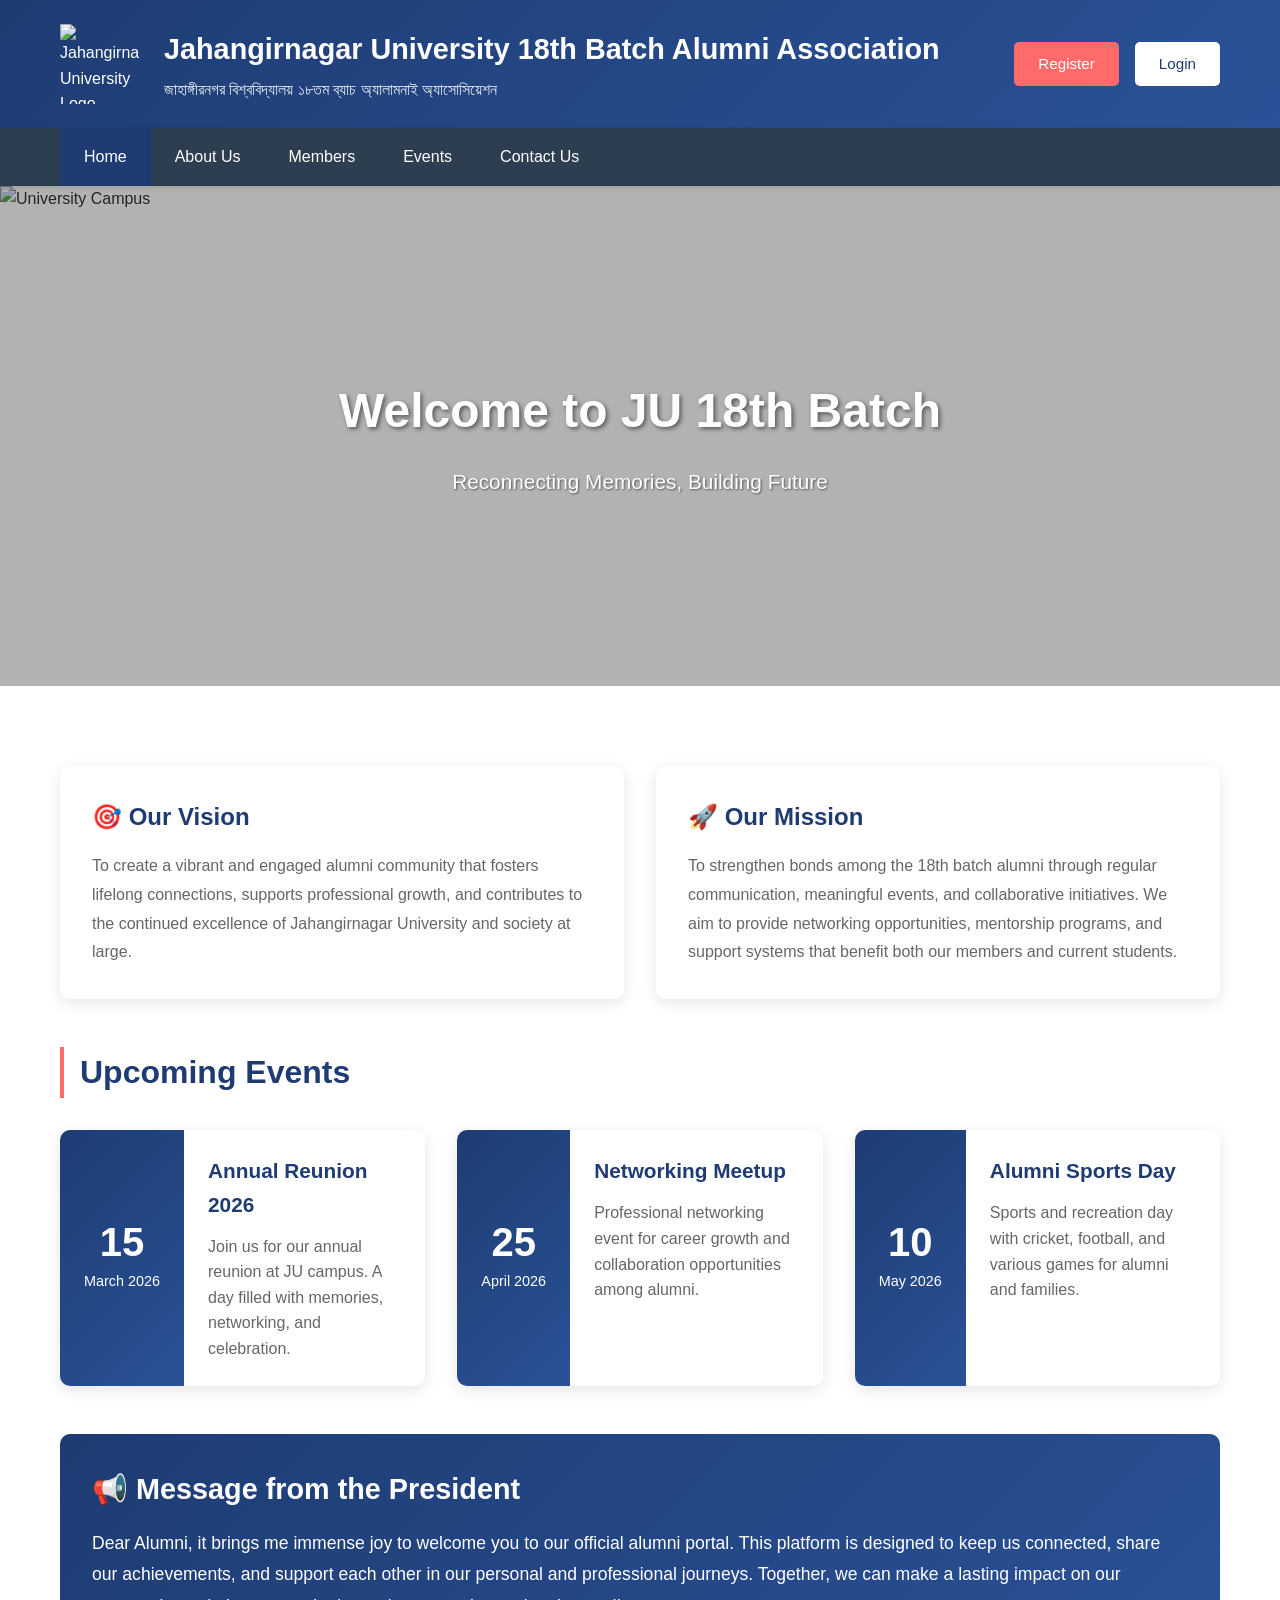
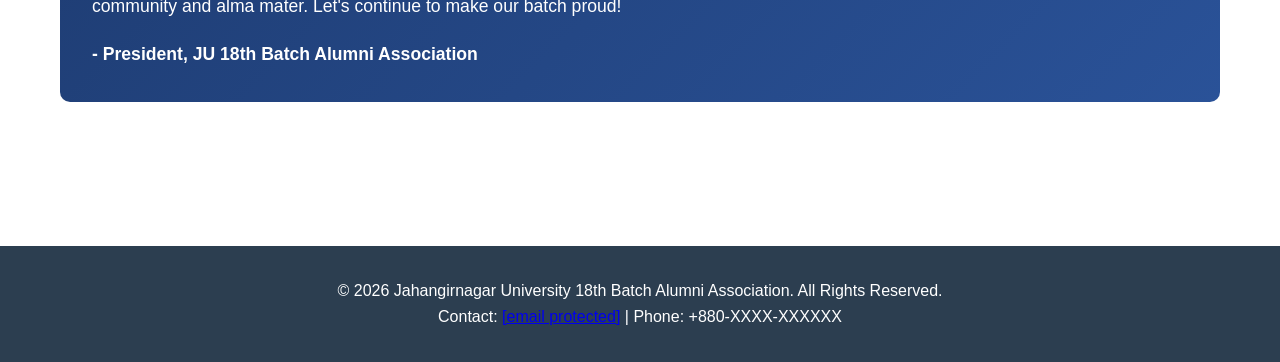
==== frontend/ju18-index.html @ 98cbc442 "Phase 1, 2 and 3 complete" ====
<!DOCTYPE html>
<html lang="en">
<head>
    <meta charset="UTF-8">
    <meta name="viewport" content="width=device-width, initial-scale=1.0">
    <title>Jahangirnagar University 18th Batch Alumni Association</title>
    <style>
        * {
            margin: 0;
            padding: 0;
            box-sizing: border-box;
        }

        body {
            font-family: 'Segoe UI', Tahoma, Geneva, Verdana, sans-serif;
            line-height: 1.6;
            color: #333;
        }

        /* Header Section */
        .header {
            background: linear-gradient(135deg, #1e3c72 0%, #2a5298 100%);
            color: white;
            padding: 1.5rem 0;
            box-shadow: 0 2px 10px rgba(0,0,0,0.1);
        }

        .header-content {
            max-width: 1200px;
            margin: 0 auto;
            padding: 0 20px;
            display: flex;
            justify-content: space-between;
            align-items: center;
        }

        .logo-section {
            display: flex;
            align-items: center;
            gap: 1.5rem;
        }

        .university-logo {
            width: 80px;
            height: 80px;
            object-fit: contain;
        }

        .logo-text h1 {
            font-size: 1.8rem;
            margin-bottom: 0.3rem;
        }

        .logo-text p {
            font-size: 1rem;
            opacity: 0.9;
        }

        .auth-buttons {
            display: flex;
            gap: 1rem;
        }

        .btn {
            padding: 0.6rem 1.5rem;
            border: none;
            border-radius: 5px;
            cursor: pointer;
            font-size: 0.95rem;
            transition: all 0.3s;
            text-decoration: none;
            display: inline-block;
        }

        .btn-register {
            background: #ff6b6b;
            color: white;
        }

        .btn-register:hover {
            background: #ee5a5a;
            transform: translateY(-2px);
        }

        .btn-login {
            background: white;
            color: #1e3c72;
        }

        .btn-login:hover {
            background: #f0f0f0;
            transform: translateY(-2px);
        }

        /* Navigation Menu */
        .navbar {
            background: #2c3e50;
            box-shadow: 0 2px 5px rgba(0,0,0,0.1);
            position: sticky;
            top: 0;
            z-index: 100;
        }

        .nav-content {
            max-width: 1200px;
            margin: 0 auto;
            padding: 0 20px;
        }

        .nav-menu {
            list-style: none;
            display: flex;
            justify-content: flex-start;
        }

        .nav-menu li {
            position: relative;
        }

        .nav-menu > li > a {
            display: block;
            padding: 1rem 1.5rem;
            color: white;
            text-decoration: none;
            transition: background 0.3s;
        }

        .nav-menu > li > a:hover {
            background: #34495e;
        }

        .nav-menu > li.active > a {
            background: #1e3c72;
        }

        /* Dropdown Menu */
        .dropdown {
            display: none;
            position: absolute;
            top: 100%;
            left: 0;
            background: #34495e;
            min-width: 200px;
            box-shadow: 0 4px 6px rgba(0,0,0,0.1);
        }

        .nav-menu li:hover .dropdown {
            display: block;
        }

        .dropdown li a {
            display: block;
            padding: 0.8rem 1.5rem;
            color: white;
            text-decoration: none;
            transition: background 0.3s;
        }

        .dropdown li a:hover {
            background: #2c3e50;
        }

        /* Image Slider */
        .slider {
            position: relative;
            height: 500px;
            overflow: hidden;
        }

        .slide {
            position: absolute;
            width: 100%;
            height: 100%;
            opacity: 0;
            transition: opacity 1s ease-in-out;
        }

        .slide.active {
            opacity: 1;
        }

        .slide img {
            width: 100%;
            height: 100%;
            object-fit: cover;
        }

        .slide-overlay {
            position: absolute;
            top: 0;
            left: 0;
            width: 100%;
            height: 100%;
            background: rgba(0,0,0,0.3);
            display: flex;
            align-items: center;
            justify-content: center;
        }

        .slide-text {
            color: white;
            text-align: center;
            padding: 2rem;
        }

        .slide-text h2 {
            font-size: 3rem;
            margin-bottom: 1rem;
            text-shadow: 2px 2px 4px rgba(0,0,0,0.5);
        }

        .slide-text p {
            font-size: 1.3rem;
            text-shadow: 1px 1px 2px rgba(0,0,0,0.5);
        }

        /* Main Content */
        .container {
            max-width: 1200px;
            margin: 0 auto;
            padding: 3rem 20px;
        }

        .section {
            margin-bottom: 3rem;
        }

        .section h2 {
            color: #1e3c72;
            font-size: 2rem;
            margin-bottom: 1rem;
            border-left: 4px solid #ff6b6b;
            padding-left: 1rem;
        }

        .section p {
            font-size: 1.1rem;
            line-height: 1.8;
            color: #555;
        }

        /* Vision & Mission Grid */
        .vm-grid {
            display: grid;
            grid-template-columns: repeat(auto-fit, minmax(300px, 1fr));
            gap: 2rem;
            margin-top: 2rem;
        }

        .vm-card {
            background: white;
            padding: 2rem;
            border-radius: 10px;
            box-shadow: 0 4px 15px rgba(0,0,0,0.1);
            transition: transform 0.3s;
        }

        .vm-card:hover {
            transform: translateY(-5px);
            box-shadow: 0 6px 20px rgba(0,0,0,0.15);
        }

        .vm-card h3 {
            color: #1e3c72;
            font-size: 1.5rem;
            margin-bottom: 1rem;
        }

        .vm-card p {
            font-size: 1rem;
            line-height: 1.8;
            color: #666;
        }

        /* Events Grid */
        .events-grid {
            display: grid;
            grid-template-columns: repeat(auto-fit, minmax(300px, 1fr));
            gap: 2rem;
            margin-top: 2rem;
        }

        .event-card {
            background: white;
            border-radius: 10px;
            overflow: hidden;
            box-shadow: 0 4px 15px rgba(0,0,0,0.1);
            display: flex;
            transition: transform 0.3s;
        }

        .event-card:hover {
            transform: translateY(-5px);
            box-shadow: 0 6px 20px rgba(0,0,0,0.15);
        }

        .event-date {
            background: linear-gradient(135deg, #1e3c72 0%, #2a5298 100%);
            color: white;
            padding: 1.5rem;
            text-align: center;
            min-width: 100px;
            display: flex;
            flex-direction: column;
            justify-content: center;
        }

        .event-date .day {
            font-size: 2.5rem;
            font-weight: bold;
            line-height: 1;
        }

        .event-date .month {
            font-size: 0.9rem;
            margin-top: 0.5rem;
        }

        .event-content {
            padding: 1.5rem;
            flex: 1;
        }

        .event-content h4 {
            color: #1e3c72;
            font-size: 1.3rem;
            margin-bottom: 0.8rem;
        }

        .event-content p {
            font-size: 1rem;
            line-height: 1.6;
            color: #666;
        }

        /* President's Message */
        .messages {
            background: linear-gradient(135deg, #1e3c72 0%, #2a5298 100%);
            color: white;
            padding: 2rem;
            border-radius: 10px;
            margin-top: 2rem;
        }

        .messages h3 {
            font-size: 1.8rem;
            margin-bottom: 1rem;
        }

        .messages p {
            font-size: 1.1rem;
            line-height: 1.8;
            color: white;
        }

        /* Footer */
        .footer {
            background: #2c3e50;
            color: white;
            padding: 2rem 0;
            text-align: center;
            margin-top: 3rem;
        }

        .footer p {
            color: white;
        }

        /* Mobile Responsive */
        @media (max-width: 768px) {
            .header-content {
                flex-direction: column;
                text-align: center;
                gap: 1rem;
            }

            .logo-section {
                flex-direction: column;
                gap: 1rem;
            }

            .university-logo {
                width: 60px;
                height: 60px;
            }

            .logo-text h1 {
                font-size: 1.4rem;
            }

            .nav-menu {
                flex-direction: column;
            }

            .nav-menu > li > a {
                padding: 0.8rem 1rem;
            }

            .dropdown {
                position: static;
                display: none;
            }

            .nav-menu li.active .dropdown {
                display: block;
            }

            .slide-text h2 {
                font-size: 2rem;
            }

            .slide-text p {
                font-size: 1rem;
            }

            .slider {
                height: 300px;
            }
        }
    </style>
</head>
<body>
    <!-- Header -->
    <header class="header">
        <div class="header-content">
            <div class="logo-section">
                <img src="https://via.placeholder.com/80x80/1e3c72/ffffff?text=JU" alt="Jahangirnagar University Logo" class="university-logo">
                <div class="logo-text">
                    <h1>Jahangirnagar University 18th Batch Alumni Association</h1>
                    <p>জাহাঙ্গীরনগর বিশ্ববিদ্যালয় ১৮তম ব্যাচ অ্যালামনাই অ্যাসোসিয়েশন</p>
                </div>
            </div>
            <div class="auth-buttons">
                <a href="#register" class="btn btn-register">Register</a>
                <a href="#login" class="btn btn-login">Login</a>
            </div>
        </div>
    </header>

    <!-- Navigation Menu -->
    <nav class="navbar">
        <div class="nav-content">
            <ul class="nav-menu">
                <li class="active">
                    <a href="#home">Home</a>
                </li>
                <li>
                    <a href="#about">About Us</a>
                    <ul class="dropdown">
                        <li><a href="#history">Our History</a></li>
                        <li><a href="#mission">Mission & Vision</a></li>
                        <li><a href="#committee">Executive Committee</a></li>
                    </ul>
                </li>
                <li>
                    <a href="#members">Members</a>
                    <ul class="dropdown">
                        <li><a href="#directory">Members Directory</a></li>
                        <li><a href="#find">Find Alumni</a></li>
                    </ul>
                </li>
                <li>
                    <a href="#events">Events</a>
                    <ul class="dropdown">
                        <li><a href="#upcoming">Upcoming Events</a></li>
                        <li><a href="#gallery">Photo Gallery</a></li>
                        <li><a href="#memories">Share Memories</a></li>
                    </ul>
                </li>
                <li>
                    <a href="#contact">Contact Us</a>
                </li>
            </ul>
        </div>
    </nav>

    <!-- Image Slider -->
    <div class="slider">
        <div class="slide active">
            <img src="https://via.placeholder.com/1920x1080/1e3c72/ffffff?text=Welcome+to+JU+18th+Batch" alt="University Campus">
            <div class="slide-overlay">
                <div class="slide-text">
                    <h2>Welcome to JU 18th Batch</h2>
                    <p>Reconnecting Memories, Building Future</p>
                </div>
            </div>
        </div>
        <div class="slide">
            <img src="https://via.placeholder.com/1920x1080/2a5298/ffffff?text=Together+We+Grow" alt="Alumni Gathering">
            <div class="slide-overlay">
                <div class="slide-text">
                    <h2>Together We Grow</h2>
                    <p>Celebrating Our Journey Since Graduation</p>
                </div>
            </div>
        </div>
        <div class="slide">
            <img src="https://via.placeholder.com/1920x1080/34495e/ffffff?text=Our+Legacy" alt="University Life">
            <div class="slide-overlay">
                <div class="slide-text">
                    <h2>Our Legacy Continues</h2>
                    <p>Inspiring the Next Generation</p>
                </div>
            </div>
        </div>
        <div class="slide">
            <img src="https://via.placeholder.com/1920x1080/1e3c72/ffffff?text=Forever+Connected" alt="Campus Memories">
            <div class="slide-overlay">
                <div class="slide-text">
                    <h2>Forever Connected</h2>
                    <p>One Batch, One Family</p>
                </div>
            </div>
        </div>
    </div>

    <!-- Main Content -->
    <div class="container">
        <!-- Vision & Mission Section -->
        <section class="section">
            <div class="vm-grid">
                <div class="vm-card">
                    <h3>🎯 Our Vision</h3>
                    <p>To create a vibrant and engaged alumni community that fosters lifelong connections, supports professional growth, and contributes to the continued excellence of Jahangirnagar University and society at large.</p>
                </div>
                <div class="vm-card">
                    <h3>🚀 Our Mission</h3>
                    <p>To strengthen bonds among the 18th batch alumni through regular communication, meaningful events, and collaborative initiatives. We aim to provide networking opportunities, mentorship programs, and support systems that benefit both our members and current students.</p>
                </div>
            </div>
        </section>

        <!-- Upcoming Events Section -->
        <section class="section">
            <h2>Upcoming Events</h2>
            <div class="events-grid">
                <div class="event-card">
                    <div class="event-date">
                        <div class="day">15</div>
                        <div class="month">March 2026</div>
                    </div>
                    <div class="event-content">
                        <h4>Annual Reunion 2026</h4>
                        <p>Join us for our annual reunion at JU campus. A day filled with memories, networking, and celebration.</p>
                    </div>
                </div>
                <div class="event-card">
                    <div class="event-date">
                        <div class="day">25</div>
                        <div class="month">April 2026</div>
                    </div>
                    <div class="event-content">
                        <h4>Networking Meetup</h4>
                        <p>Professional networking event for career growth and collaboration opportunities among alumni.</p>
                    </div>
                </div>
                <div class="event-card">
                    <div class="event-date">
                        <div class="day">10</div>
                        <div class="month">May 2026</div>
                    </div>
                    <div class="event-content">
                        <h4>Alumni Sports Day</h4>
                        <p>Sports and recreation day with cricket, football, and various games for alumni and families.</p>
                    </div>
                </div>
            </div>
        </section>

        <!-- President's Message Section -->
        <section class="section">
            <div class="messages">
                <h3>📢 Message from the President</h3>
                <p>Dear Alumni, it brings me immense joy to welcome you to our official alumni portal. This platform is designed to keep us connected, share our achievements, and support each other in our personal and professional journeys. Together, we can make a lasting impact on our community and alma mater. Let's continue to make our batch proud!</p>
                <p style="margin-top: 1rem;"><strong>- President, JU 18th Batch Alumni Association</strong></p>
            </div>
        </section>
    </div>

    <!-- Footer -->
    <footer class="footer">
        <p>&copy; 2026 Jahangirnagar University 18th Batch Alumni Association. All Rights Reserved.</p>
        <p>Contact: <a href="/cdn-cgi/l/email-protection" class="__cf_email__" data-cfemail="157f60242d777461767d557278747c793b767a78">[email&#160;protected]</a> | Phone: +880-XXXX-XXXXXX</p>
    </footer>

    <script data-cfasync="false" src="/cdn-cgi/scripts/5c5dd728/cloudflare-static/email-decode.min.js"></script><script>
        // Image Slider Functionality
        let currentSlide = 0;
        const slides = document.querySelectorAll('.slide');
        
        function showSlide(n) {
            slides.forEach(slide => slide.classList.remove('active'));
            currentSlide = (n + slides.length) % slides.length;
            slides[currentSlide].classList.add('active');
        }
        
        function nextSlide() {
            showSlide(currentSlide + 1);
        }
        
        // Auto-advance slides every 5 seconds
        setInterval(nextSlide, 5000);

        // Mobile menu toggle for dropdown
        document.querySelectorAll('.nav-menu > li').forEach(item => {
            item.addEventListener('click', function(e) {
                if (window.innerWidth <= 768) {
                    const dropdown = this.querySelector('.dropdown');
                    if (dropdown) {
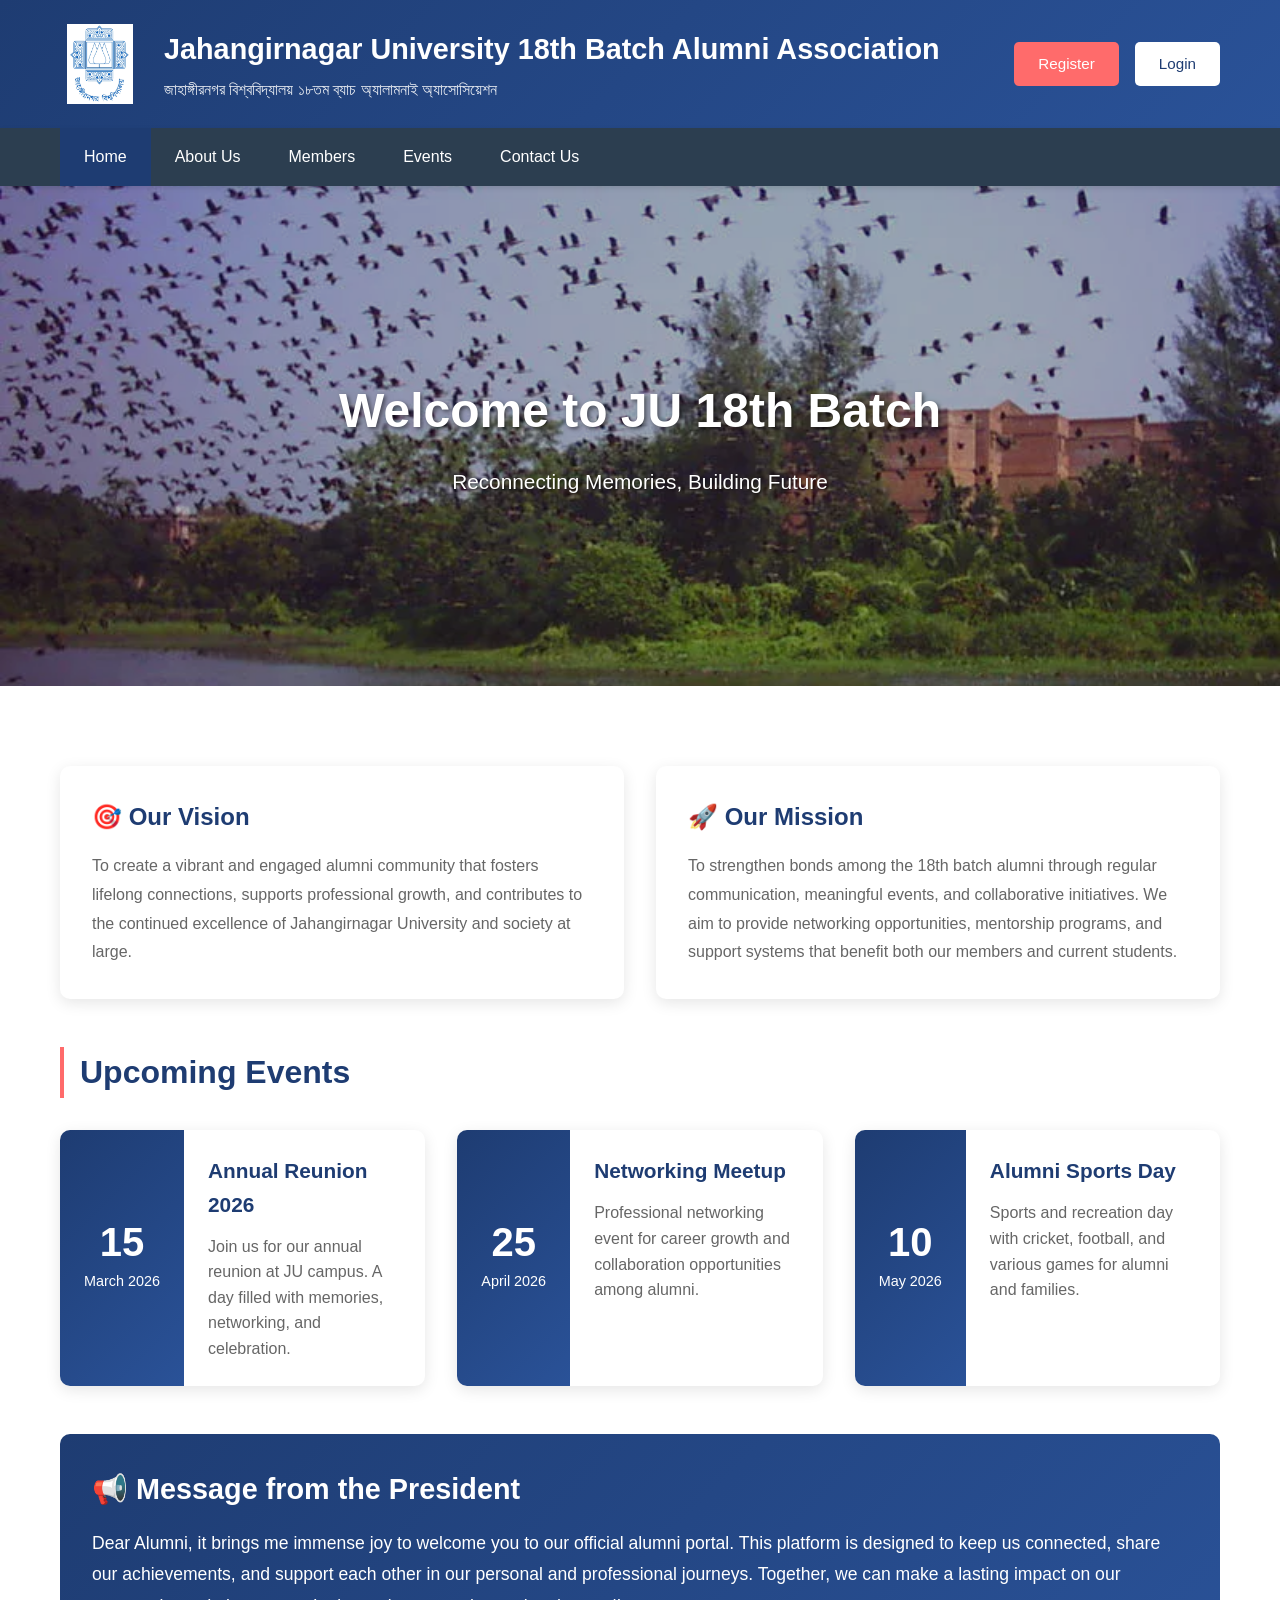
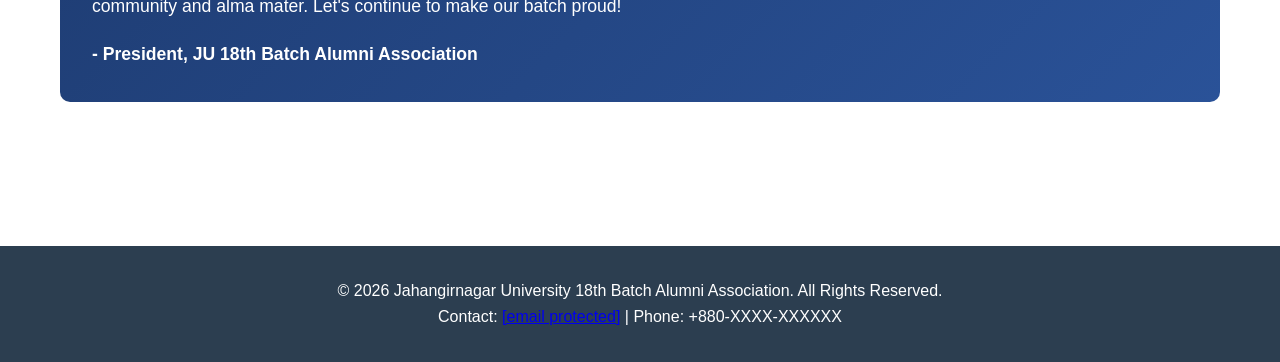
==== commit e6f6f17d: "feat: complete alumni portal - registration, approval flow, admin dashboard, member portal, landing " ====
--- a/frontend/ju18-index.html
+++ b/frontend/ju18-index.html
@@ -424,7 +424,7 @@
     <header class="header">
         <div class="header-content">
             <div class="logo-section">
-                <img src="https://via.placeholder.com/80x80/1e3c72/ffffff?text=JU" alt="Jahangirnagar University Logo" class="university-logo">
+                <img src="assets/images/ju-logo.png" alt="Jahangirnagar University Logo" class="university-logo">
                 <div class="logo-text">
                     <h1>Jahangirnagar University 18th Batch Alumni Association</h1>
                     <p>জাহাঙ্গীরনগর বিশ্ববিদ্যালয় ১৮তম ব্যাচ অ্যালামনাই অ্যাসোসিয়েশন</p>
@@ -477,7 +477,7 @@
     <!-- Image Slider -->
     <div class="slider">
         <div class="slide active">
-            <img src="https://via.placeholder.com/1920x1080/1e3c72/ffffff?text=Welcome+to+JU+18th+Batch" alt="University Campus">
+            <img src="assets/images/slider/slide1.jpg" alt="University Campus">
             <div class="slide-overlay">
                 <div class="slide-text">
                     <h2>Welcome to JU 18th Batch</h2>
@@ -486,7 +486,7 @@
             </div>
         </div>
         <div class="slide">
-            <img src="https://via.placeholder.com/1920x1080/2a5298/ffffff?text=Together+We+Grow" alt="Alumni Gathering">
+            <img src="assets/images/slider/slide2.jpg" alt="Alumni Gathering">
             <div class="slide-overlay">
                 <div class="slide-text">
                     <h2>Together We Grow</h2>
@@ -495,7 +495,7 @@
             </div>
         </div>
         <div class="slide">
-            <img src="https://via.placeholder.com/1920x1080/34495e/ffffff?text=Our+Legacy" alt="University Life">
+            <img src="assets/images/slider/slide3.jpg" alt="University Life">
             <div class="slide-overlay">
                 <div class="slide-text">
                     <h2>Our Legacy Continues</h2>
@@ -504,7 +504,7 @@
             </div>
         </div>
         <div class="slide">
-            <img src="https://via.placeholder.com/1920x1080/1e3c72/ffffff?text=Forever+Connected" alt="Campus Memories">
+            <img src="assets/images/slider/slide4.jpg" alt="Campus Memories">
             <div class="slide-overlay">
                 <div class="slide-text">
                     <h2>Forever Connected</h2>
